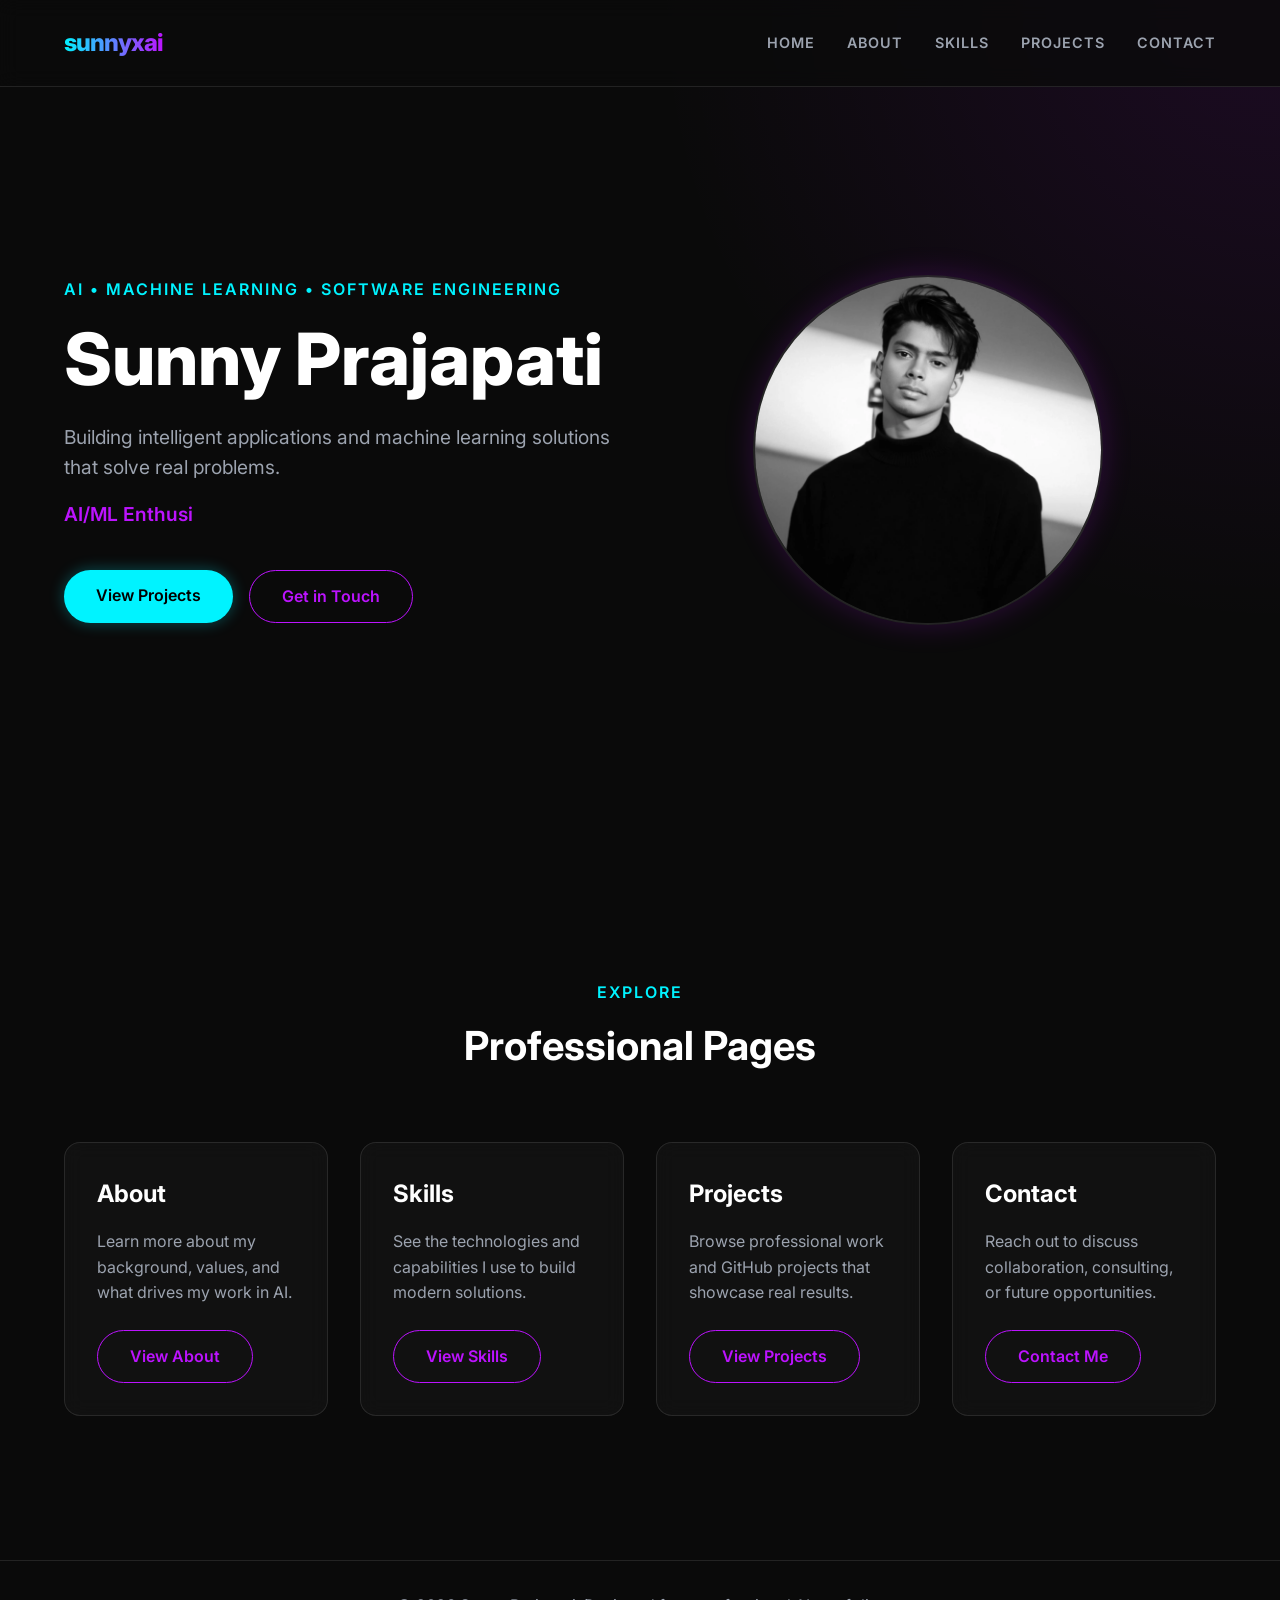
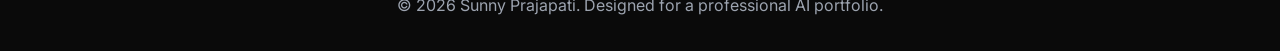
==== index.html @ 100609a6 "Add files via upload" ====
<!DOCTYPE html>
<html lang="en">
<head>
  <meta charset="UTF-8">
  <meta name="viewport" content="width=device-width, initial-scale=1.0">
  <title>Sunny Prajapati | AI Portfolio</title>
  <link rel="stylesheet" href="style.css">
</head>
<body>
  <header>
    <nav class="navbar">
      <div class="brand">sunnyxai</div>
      <ul class="nav-links">
        <li><a href="index.html">Home</a></li>
        <li><a href="about.html">About</a></li>
        <li><a href="skills.html">Skills</a></li>
        <li><a href="projects.html">Projects</a></li>
        <li><a href="contact.html">Contact</a></li>
      </ul>
    </nav>
  </header>

  <main>
    <section class="hero">
      <div class="hero-copy">
        <p class="eyebrow">AI • Machine Learning • Software Engineering</p>
        <h1>Sunny Prajapati</h1>
        <p class="hero-text">Building intelligent applications and machine learning solutions that solve real problems.</p>
        <p class="hero-tagline"><span id="typing"></span></p>
        <div class="hero-actions">
          <a class="button" href="projects.html">View Projects</a>
          <a class="button button-secondary" href="contact.html">Get in Touch</a>
        </div>
      </div>
      <div class="hero-visual">
        <img src="profile.jpg" alt="Sunny Prajapati" class="profile-img">
      </div>
    </section>

    <section class="section section-light">
      <div class="section-header">
        <span>Explore</span>
        <h2>Professional Pages</h2>
      </div>
      <div class="skill-grid">
        <div class="skill-card">
          <h3>About</h3>
          <p>Learn more about my background, values, and what drives my work in AI.</p>
          <a class="button button-secondary" href="about.html">View About</a>
        </div>
        <div class="skill-card">
          <h3>Skills</h3>
          <p>See the technologies and capabilities I use to build modern solutions.</p>
          <a class="button button-secondary" href="skills.html">View Skills</a>
        </div>
        <div class="skill-card">
          <h3>Projects</h3>
          <p>Browse professional work and GitHub projects that showcase real results.</p>
          <a class="button button-secondary" href="projects.html">View Projects</a>
        </div>
        <div class="skill-card">
          <h3>Contact</h3>
          <p>Reach out to discuss collaboration, consulting, or future opportunities.</p>
          <a class="button button-secondary" href="contact.html">Contact Me</a>
        </div>
      </div>
    </section>
  </main>

  <footer>
    <p>© 2026 Sunny Prajapati. Designed for a professional AI portfolio.</p>
  </footer>

  <script src="script.js"></script>
</body>
</html>
---- style.css ----
/* style.css */
@import url('https://fonts.googleapis.com/css2?family=Inter:wght@300;400;600;800&display=swap');

:root {
  --bg-dark: #0a0a0a;
  --text-main: #ffffff;
  --text-muted: #9ca3af;
  --neon-blue: #00f3ff;
  --neon-purple: #bc13fe;
  --glass-bg: rgba(255, 255, 255, 0.03);
  --glass-border: rgba(255, 255, 255, 0.1);
}

* {
  margin: 0;
  padding: 0;
  box-sizing: border-box;
  font-family: 'Inter', sans-serif;
}

body {
  background-color: var(--bg-dark);
  color: var(--text-main);
  line-height: 1.6;
  overflow-x: hidden;
}

/* --- Navbar --- */
.navbar {
  position: fixed;
  top: 0;
  width: 100%;
  display: flex;
  justify-content: space-between;
  align-items: center;
  padding: 1.5rem 5%;
  background: rgba(10, 10, 10, 0.8);
  backdrop-filter: blur(10px);
  border-bottom: 1px solid var(--glass-border);
  z-index: 1000;
}

.brand {
  font-size: 1.5rem;
  font-weight: 800;
  letter-spacing: -1px;
  background: linear-gradient(90deg, var(--neon-blue), var(--neon-purple));
  -webkit-background-clip: text;
  -webkit-text-fill-color: transparent;
}

.nav-links {
  list-style: none;
  display: flex;
  gap: 2rem;
}

.nav-links a {
  text-decoration: none;
  color: var(--text-muted);
  font-weight: 600;
  font-size: 0.9rem;
  text-transform: uppercase;
  letter-spacing: 1px;
  transition: color 0.3s ease;
}

.nav-links a:hover {
  color: var(--neon-blue);
}

/* --- Hero Section --- */
.hero {
  min-height: 100vh;
  display: flex;
  align-items: center;
  justify-content: space-between;
  padding: 0 5%;
  background: radial-gradient(circle at top right, rgba(188, 19, 254, 0.1), transparent 40%);
}

.hero-copy {
  flex: 1;
  max-width: 600px;
}

.eyebrow {
  color: var(--neon-blue);
  font-weight: 600;
  text-transform: uppercase;
  letter-spacing: 2px;
  margin-bottom: 1rem;
}

.hero h1 {
  font-size: 4.5rem;
  font-weight: 800;
  line-height: 1.1;
  margin-bottom: 1.5rem;
}

.hero-text {
  color: var(--text-muted);
  font-size: 1.2rem;
  margin-bottom: 1rem;
}

.hero-tagline {
  font-size: 1.2rem;
  font-weight: 600;
  color: var(--neon-purple);
  margin-bottom: 2.5rem;
  min-height: 30px; /* Prevents layout shift during typing */
}

.hero-actions {
  display: flex;
  gap: 1rem;
}

.button {
  display: inline-block;
  padding: 0.8rem 2rem;
  border-radius: 50px;
  text-decoration: none;
  font-weight: 600;
  transition: all 0.3s ease;
}

.button:not(.button-secondary) {
  background-color: var(--neon-blue);
  color: #000;
  box-shadow: 0 0 15px rgba(0, 243, 255, 0.3);
}

.button:not(.button-secondary):hover {
  box-shadow: 0 0 25px rgba(0, 243, 255, 0.6);
  transform: translateY(-2px);
}

.button-secondary {
  border: 1px solid var(--neon-purple);
  color: var(--neon-purple);
  background: transparent;
}

.button-secondary:hover {
  background: var(--neon-purple);
  color: #fff;
  transform: translateY(-2px);
}

.hero-visual {
  flex: 1;
  display: flex;
  justify-content: center;
}

.profile-img {
  width: 350px;
  height: 350px;
  border-radius: 50%;
  object-fit: cover;
  border: 2px solid var(--glass-border);
  box-shadow: 0 0 30px rgba(188, 19, 254, 0.2);
}

/* --- Sections --- */
.section {
  padding: 5rem 5%;
}

.section-header {
  text-align: center;
  margin-bottom: 4rem;
}

.section-header span {
  color: var(--neon-blue);
  font-weight: 600;
  text-transform: uppercase;
  letter-spacing: 2px;
}

.section-header h2 {
  font-size: 2.5rem;
  margin-top: 0.5rem;
}

/* --- Grid & Cards --- */
.skill-grid {
  display: grid;
  grid-template-columns: repeat(auto-fit, minmax(250px, 1fr));
  gap: 2rem;
}

.skill-card {
  background: var(--glass-bg);
  border: 1px solid var(--glass-border);
  border-radius: 16px;
  padding: 2rem;
  backdrop-filter: blur(10px);
  transition: all 0.4s ease;
  display: flex;
  flex-direction: column;
  align-items: flex-start;
}

.skill-card:hover {
  transform: translateY(-10px);
  border-color: var(--neon-blue);
  box-shadow: 0 10px 30px rgba(0, 243, 255, 0.1);
}

.skill-card h3 {
  font-size: 1.5rem;
  margin-bottom: 1rem;
  color: #fff;
}

.skill-card p {
  color: var(--text-muted);
  margin-bottom: 1.5rem;
  flex-grow: 1;
}

/* --- Footer --- */
footer {
  text-align: center;
  padding: 2rem;
  color: var(--text-muted);
  border-top: 1px solid var(--glass-border);
  margin-top: 4rem;
}

/* --- Responsive --- */
@media (max-width: 768px) {
  .hero {
    flex-direction: column;
    text-align: center;
    padding-top: 8rem;
  }
  
  .hero h1 {
    font-size: 3rem;
  }
  
  .hero-actions {
    justify-content: center;
  }
  
  .hero-visual {
    margin-top: 3rem;
  }
  
  .profile-img {
    width: 250px;
    height: 250px;
  }
  
  .nav-links {
    display: none; /* Add a hamburger menu later for mobile */
  }
}
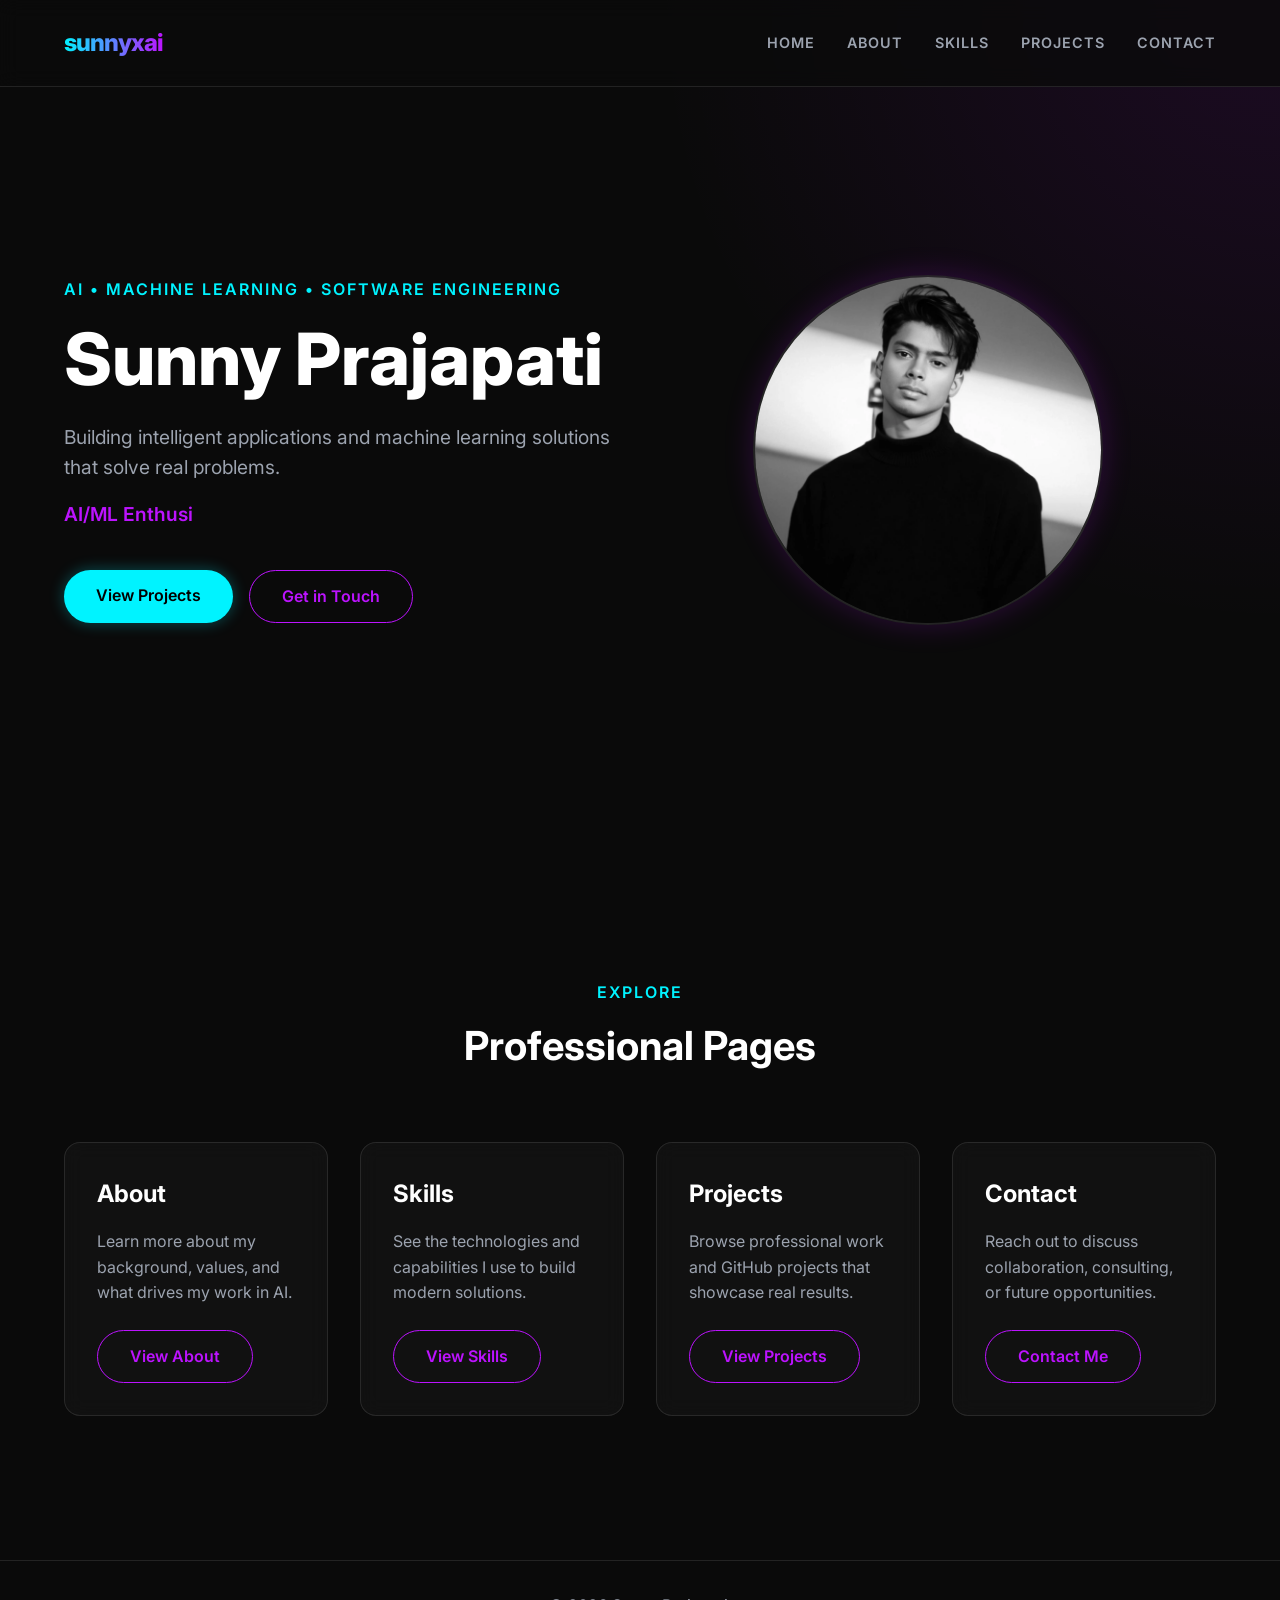
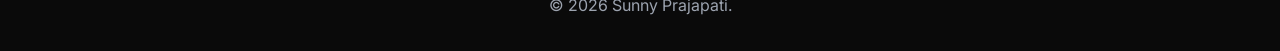
==== commit 3daf7a02: "Update index.html" ====
--- a/index.html
+++ b/index.html
@@ -68,7 +68,7 @@
   </main>
 
   <footer>
-    <p>© 2026 Sunny Prajapati. Designed for a professional AI portfolio.</p>
+    <p>© 2026 Sunny Prajapati. </p>
   </footer>
 
   <script src="script.js"></script>
--- a/style.css
+++ b/style.css
@@ -261,4 +261,128 @@
   .nav-links {
     display: none; /* Add a hamburger menu later for mobile */
   }
-}+}
+/* ================= CONTACT PAGE ================= */
+
+.contact-grid {
+  display: flex;
+  gap: 1.5rem;
+  margin: 2rem 0;
+  flex-wrap: wrap;
+}
+
+.contact-card {
+  flex: 1;
+  min-width: 220px;
+  padding: 1.5rem;
+  border-radius: 14px;
+  text-decoration: none;
+  color: var(--text-main);
+  background: var(--glass-bg);
+  border: 1px solid var(--glass-border);
+  backdrop-filter: blur(10px);
+  transition: 0.3s;
+}
+
+.contact-card:hover {
+  transform: translateY(-5px);
+  border-color: var(--neon-purple);
+  box-shadow: 0 0 20px rgba(188, 19, 254, 0.2);
+}
+
+/* ================= CONTACT FORM ================= */
+
+.contact-form {
+  margin-top: 2rem;
+  display: flex;
+  flex-direction: column;
+  gap: 1rem;
+}
+
+.contact-form input,
+.contact-form textarea {
+  padding: 0.9rem 1rem;
+  border-radius: 10px;
+  border: 1px solid var(--glass-border);
+  background: rgba(255,255,255,0.02);
+  color: white;
+  outline: none;
+  transition: 0.3s;
+}
+
+.contact-form input:focus,
+.contact-form textarea:focus {
+  border-color: var(--neon-blue);
+  box-shadow: 0 0 10px rgba(0,243,255,0.2);
+}
+
+.contact-form button {
+  padding: 0.9rem;
+  border-radius: 50px;
+  border: none;
+  background: var(--neon-blue);
+  color: black;
+  font-weight: 600;
+  cursor: pointer;
+  transition: 0.3s;
+}
+
+.contact-form button:hover {
+  box-shadow: 0 0 20px rgba(0,243,255,0.5);
+  transform: translateY(-2px);
+}
+
+/* ================= PROJECT CARDS ================= */
+
+.project-card {
+  background: var(--glass-bg);
+  border: 1px solid var(--glass-border);
+  border-radius: 16px;
+  padding: 1.5rem;
+  transition: 0.4s;
+}
+
+.project-card:hover {
+  transform: translateY(-10px) scale(1.02);
+  border-color: var(--neon-blue);
+  box-shadow: 0 10px 30px rgba(0,243,255,0.2);
+}
+
+.project-card h3 {
+  margin-bottom: 0.5rem;
+}
+
+.project-card p {
+  color: var(--text-muted);
+  margin-bottom: 1rem;
+}
+
+.project-card a {
+  color: var(--neon-blue);
+  text-decoration: none;
+  font-weight: 600;
+}
+
+/* ================= ANIMATIONS ================= */
+
+.fade-in {
+  animation: fadeIn 1s ease forwards;
+  opacity: 0;
+}
+
+@keyframes fadeIn {
+  to {
+    opacity: 1;
+  }
+}
+
+/* ================= SCROLLBAR ================= */
+
+::-webkit-scrollbar {
+  width: 8px;
+}
+
+::-webkit-scrollbar-thumb {
+  background: linear-gradient(var(--neon-blue), var(--neon-purple));
+  border-radius: 10px;
+}
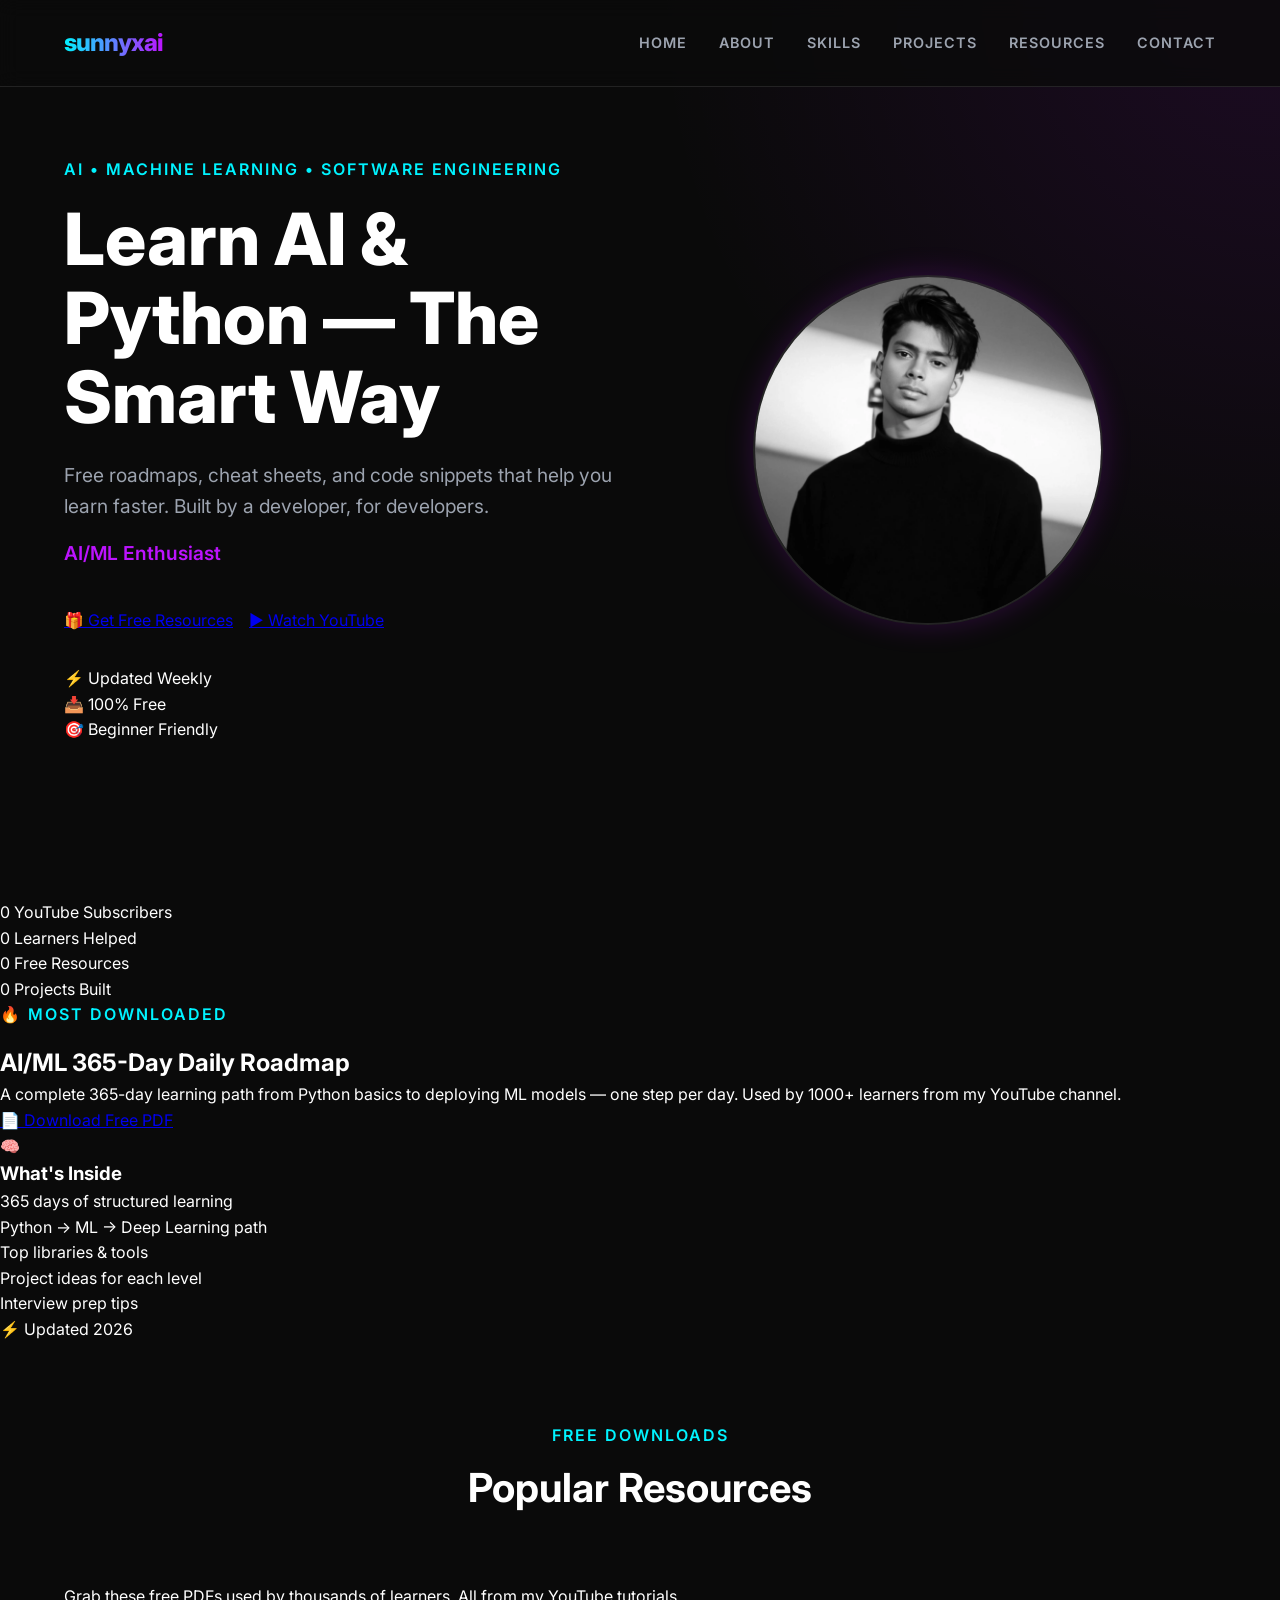
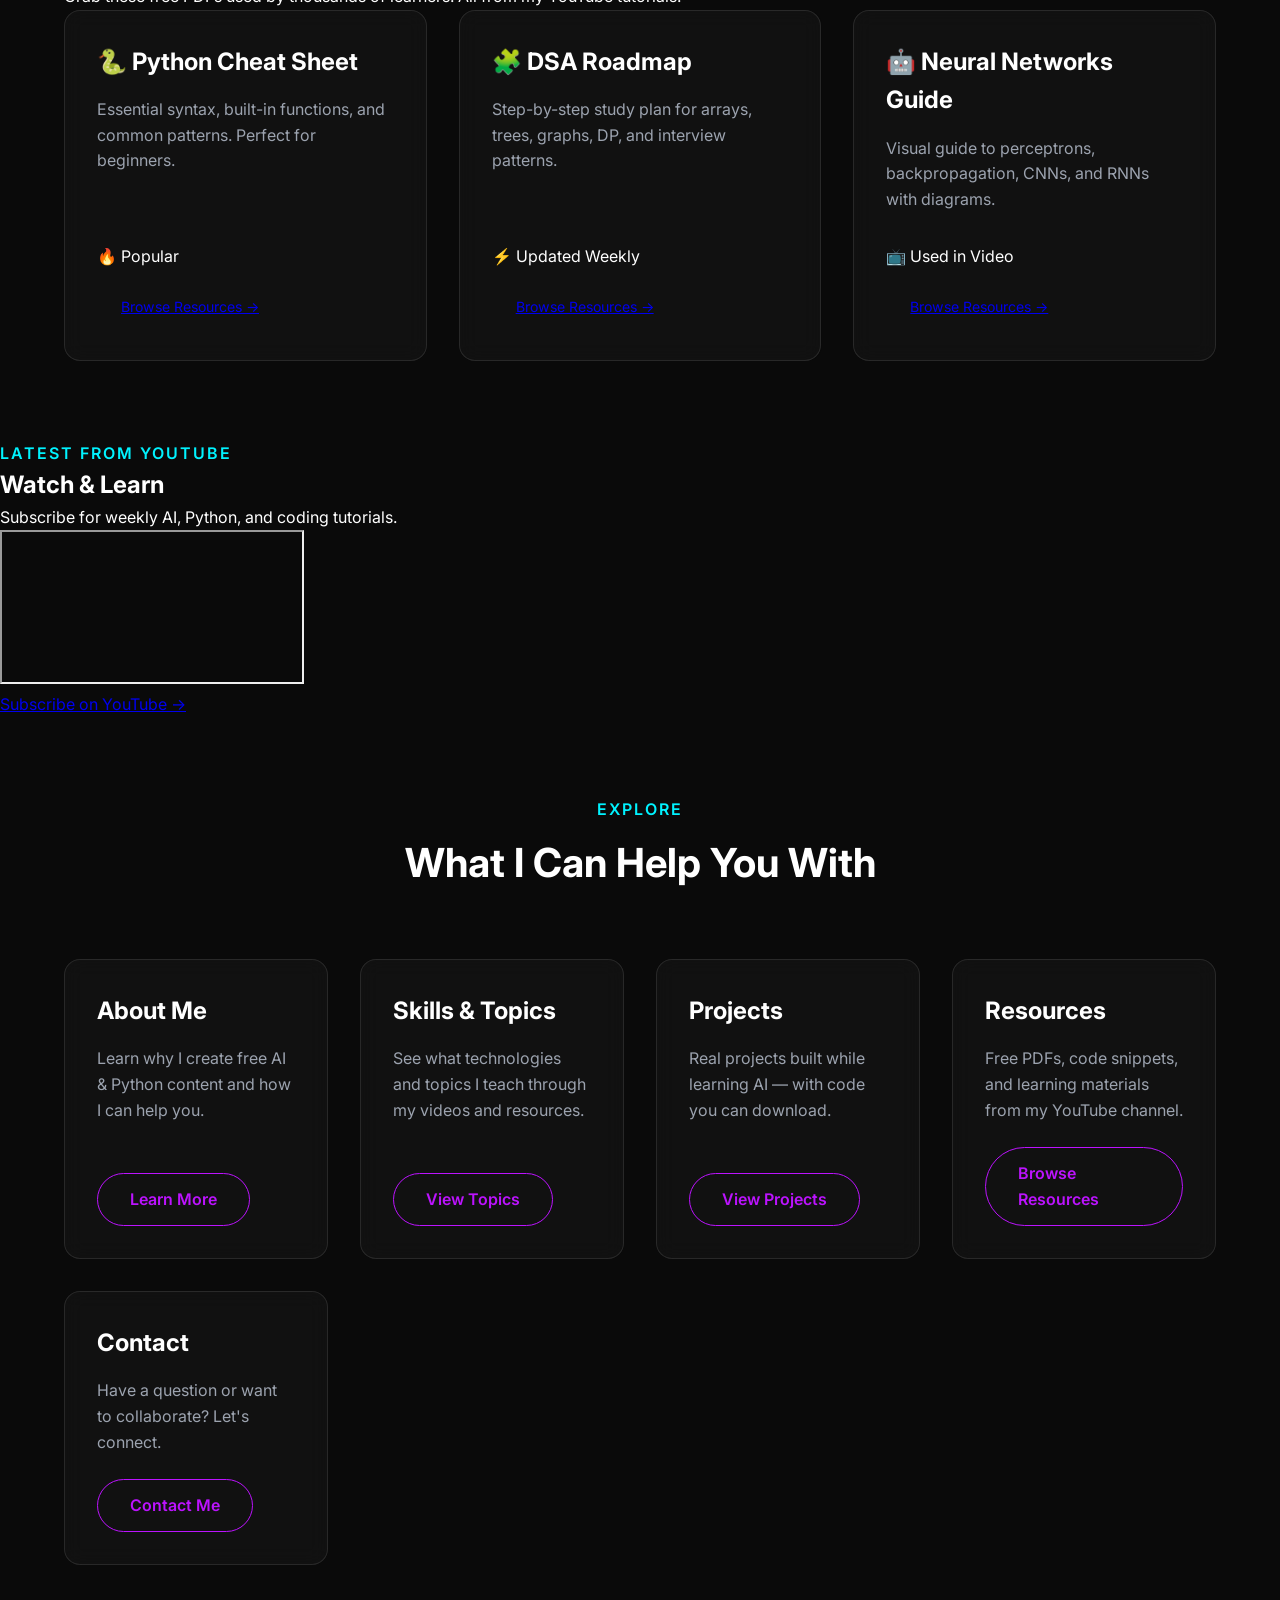
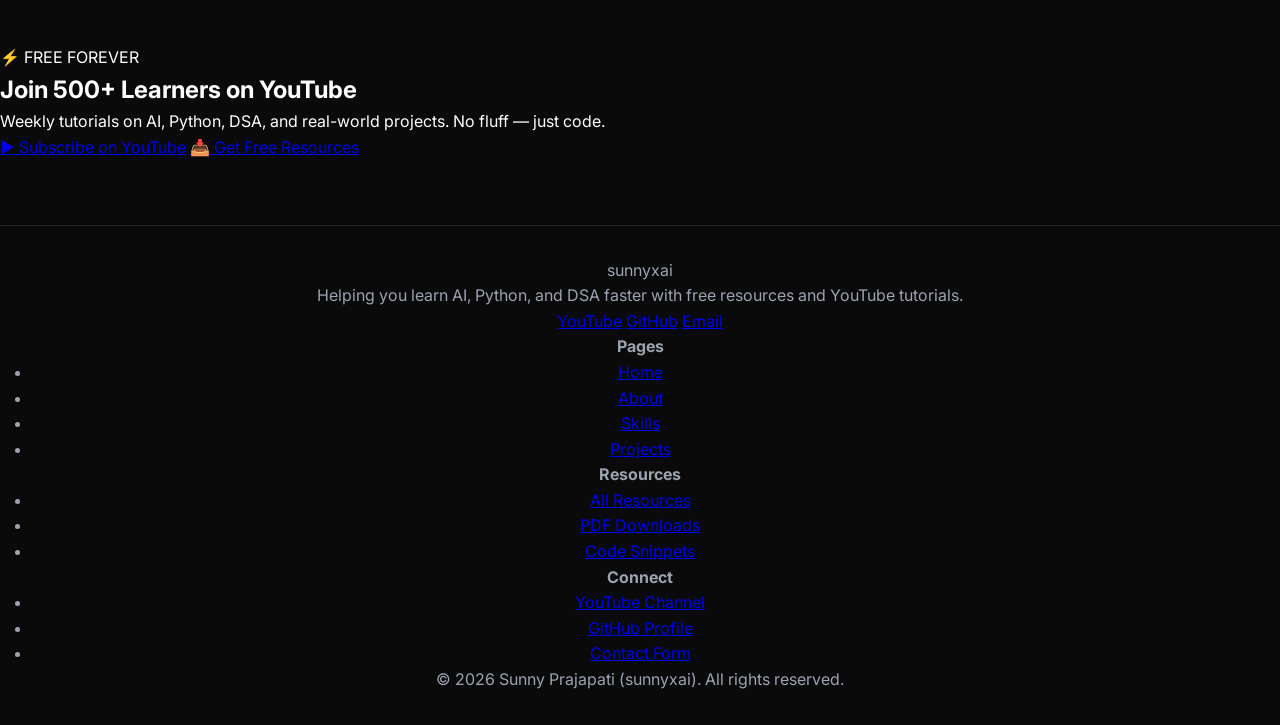
==== commit f6f37062: "Update index.html" ====
--- a/index.html
+++ b/index.html
@@ -3,72 +3,243 @@
 <head>
   <meta charset="UTF-8">
   <meta name="viewport" content="width=device-width, initial-scale=1.0">
-  <title>Sunny Prajapati | AI Portfolio</title>
+
+  <!-- SEO Meta Tags -->
+  <title>sunnyxai — Learn AI, Python & DSA Faster | Free Resources</title>
+  <meta name="description" content="Free AI/ML roadmaps, Python cheat sheets, DSA guides, and code snippets. Learn faster with curated resources from sunnyxai's YouTube channel.">
+  <meta name="keywords" content="learn AI, Python tutorial, DSA roadmap, machine learning, sunnyxai, free coding resources, YouTube coding">
+  <meta name="author" content="Sunny Prajapati">
+
+  <!-- Open Graph -->
+  <meta property="og:title" content="sunnyxai — Learn AI, Python & DSA Faster">
+  <meta property="og:description" content="Free resources, code snippets, and learning paths for AI, Python & DSA.">
+  <meta property="og:type" content="website">
+
   <link rel="stylesheet" href="style.css">
 </head>
 <body>
+
+  <!-- ================= NAVBAR ================= -->
   <header>
     <nav class="navbar">
       <div class="brand">sunnyxai</div>
       <ul class="nav-links">
-        <li><a href="index.html">Home</a></li>
+        <li><a href="index.html" class="active">Home</a></li>
         <li><a href="about.html">About</a></li>
         <li><a href="skills.html">Skills</a></li>
         <li><a href="projects.html">Projects</a></li>
+        <li><a href="resources.html">Resources</a></li>
         <li><a href="contact.html">Contact</a></li>
       </ul>
     </nav>
   </header>
 
   <main>
+
+    <!-- ================= CONVERSION HERO ================= -->
     <section class="hero">
       <div class="hero-copy">
         <p class="eyebrow">AI • Machine Learning • Software Engineering</p>
-        <h1>Sunny Prajapati</h1>
-        <p class="hero-text">Building intelligent applications and machine learning solutions that solve real problems.</p>
+        <h1>Learn AI & Python — The Smart Way</h1>
+        <p class="hero-text">Free roadmaps, cheat sheets, and code snippets that help you learn faster. Built by a developer, for developers.</p>
         <p class="hero-tagline"><span id="typing"></span></p>
         <div class="hero-actions">
-          <a class="button" href="projects.html">View Projects</a>
-          <a class="button button-secondary" href="contact.html">Get in Touch</a>
+          <a class="btn-primary" href="resources.html">🎁 Get Free Resources</a>
+          <a class="btn-secondary" href="https://www.youtube.com/@sunnyxaii" target="_blank">▶ Watch YouTube</a>
+        </div>
+        <div class="trust-badges" style="margin-top: 2rem;">
+          <div class="trust-badge"><span>⚡</span> <span>Updated Weekly</span></div>
+          <div class="trust-badge"><span>📥</span> <span>100% Free</span></div>
+          <div class="trust-badge"><span>🎯</span> <span>Beginner Friendly</span></div>
         </div>
       </div>
       <div class="hero-visual">
-        <img src="profile.jpg" alt="Sunny Prajapati" class="profile-img">
-      </div>
-    </section>
-
-    <section class="section section-light">
+        <img src="profile.jpg" alt="Sunny Prajapati — AI & Python educator" class="profile-img">
+      </div>
+    </section>
+
+    <!-- ================= SOCIAL PROOF STATS ================= -->
+    <section class="stats-bar reveal">
+      <div class="stat-item">
+        <span class="stat-number" data-target="500">0</span>
+        <span class="stat-label">YouTube Subscribers</span>
+      </div>
+      <div class="stat-item">
+        <span class="stat-number" data-target="1000">0</span>
+        <span class="stat-label">Learners Helped</span>
+      </div>
+      <div class="stat-item">
+        <span class="stat-number" data-target="50">0</span>
+        <span class="stat-label">Free Resources</span>
+      </div>
+      <div class="stat-item">
+        <span class="stat-number" data-target="10">0</span>
+        <span class="stat-label">Projects Built</span>
+      </div>
+    </section>
+
+    <!-- ================= LEAD MAGNET ================= -->
+    <section class="lead-magnet reveal">
+      <div class="lead-magnet-copy">
+        <p class="eyebrow">🔥 Most Downloaded</p>
+        <h2>AI/ML 365-Day Daily Roadmap</h2>
+        <p>A complete 365-day learning path from Python basics to deploying ML models — one step per day. Used by 1000+ learners from my YouTube channel.</p>
+        <a class="btn-primary" href="resources/AI_ML_365Day_Daily_Roadmap.pdf" download>📄 Download Free PDF</a>
+      </div>
+      <div class="lead-magnet-visual">
+        <div class="lead-magnet-card card-hover">
+          <span class="card-icon">🧠</span>
+          <h3>What's Inside</h3>
+          <ul class="lead-magnet-checklist">
+            <li>365 days of structured learning</li>
+            <li>Python → ML → Deep Learning path</li>
+            <li>Top libraries & tools</li>
+            <li>Project ideas for each level</li>
+            <li>Interview prep tips</li>
+          </ul>
+          <div class="trust-badges">
+            <div class="trust-badge"><span>⚡</span> <span>Updated 2026</span></div>
+          </div>
+        </div>
+      </div>
+    </section>
+
+    <!-- ================= FEATURED RESOURCES ================= -->
+    <section class="section reveal">
+      <div class="section-header">
+        <span>Free Downloads</span>
+        <h2>Popular Resources</h2>
+      </div>
+      <p class="section-description">Grab these free PDFs used by thousands of learners. All from my YouTube tutorials.</p>
+      <div class="skill-grid">
+        <div class="skill-card card-hover">
+          <h3>🐍 Python Cheat Sheet</h3>
+          <p>Essential syntax, built-in functions, and common patterns. Perfect for beginners.</p>
+          <div class="trust-badges" style="justify-content: flex-start; margin-top: 0.5rem; margin-bottom: 1rem;">
+            <div class="trust-badge"><span>🔥</span> <span>Popular</span></div>
+          </div>
+          <a class="btn-primary" href="resources.html" style="font-size: 0.88rem; padding: 0.6rem 1.5rem;">Browse Resources →</a>
+        </div>
+        <div class="skill-card card-hover">
+          <h3>🧩 DSA Roadmap</h3>
+          <p>Step-by-step study plan for arrays, trees, graphs, DP, and interview patterns.</p>
+          <div class="trust-badges" style="justify-content: flex-start; margin-top: 0.5rem; margin-bottom: 1rem;">
+            <div class="trust-badge"><span>⚡</span> <span>Updated Weekly</span></div>
+          </div>
+          <a class="btn-primary" href="resources.html" style="font-size: 0.88rem; padding: 0.6rem 1.5rem;">Browse Resources →</a>
+        </div>
+        <div class="skill-card card-hover">
+          <h3>🤖 Neural Networks Guide</h3>
+          <p>Visual guide to perceptrons, backpropagation, CNNs, and RNNs with diagrams.</p>
+          <div class="trust-badges" style="justify-content: flex-start; margin-top: 0.5rem; margin-bottom: 1rem;">
+            <div class="trust-badge"><span>📺</span> <span>Used in Video</span></div>
+          </div>
+          <a class="btn-primary" href="resources.html" style="font-size: 0.88rem; padding: 0.6rem 1.5rem;">Browse Resources →</a>
+        </div>
+      </div>
+    </section>
+
+    <!-- ================= YOUTUBE EMBED ================= -->
+    <section class="youtube-section reveal">
+      <span class="eyebrow">Latest from YouTube</span>
+      <h2>Watch & Learn</h2>
+      <p>Subscribe for weekly AI, Python, and coding tutorials.</p>
+      <div class="youtube-embed-wrapper">
+        <!-- Channel embed — automatically shows latest content from @sunnyxai -->
+        <iframe src="https://www.youtube.com/embed/CO_1Qnsu7-0" title="sunnyxai — Latest YouTube Video" allow="accelerometer; autoplay; clipboard-write; encrypted-media; gyroscope; picture-in-picture" allowfullscreen loading="lazy"></iframe>
+      </div>
+      <a class="btn-secondary" href="https://www.youtube.com/@sunnyxaii" target="_blank">Subscribe on YouTube →</a>
+    </section>
+
+    <!-- ================= EXPLORE PAGES ================= -->
+    <section class="section section-light reveal">
       <div class="section-header">
         <span>Explore</span>
-        <h2>Professional Pages</h2>
+        <h2>What I Can Help You With</h2>
       </div>
       <div class="skill-grid">
-        <div class="skill-card">
-          <h3>About</h3>
-          <p>Learn more about my background, values, and what drives my work in AI.</p>
-          <a class="button button-secondary" href="about.html">View About</a>
-        </div>
-        <div class="skill-card">
-          <h3>Skills</h3>
-          <p>See the technologies and capabilities I use to build modern solutions.</p>
-          <a class="button button-secondary" href="skills.html">View Skills</a>
-        </div>
-        <div class="skill-card">
+        <div class="skill-card card-hover">
+          <h3>About Me</h3>
+          <p>Learn why I create free AI & Python content and how I can help you.</p>
+          <a class="button button-secondary" href="about.html">Learn More</a>
+        </div>
+        <div class="skill-card card-hover">
+          <h3>Skills & Topics</h3>
+          <p>See what technologies and topics I teach through my videos and resources.</p>
+          <a class="button button-secondary" href="skills.html">View Topics</a>
+        </div>
+        <div class="skill-card card-hover">
           <h3>Projects</h3>
-          <p>Browse professional work and GitHub projects that showcase real results.</p>
+          <p>Real projects built while learning AI — with code you can download.</p>
           <a class="button button-secondary" href="projects.html">View Projects</a>
         </div>
-        <div class="skill-card">
+        <div class="skill-card card-hover">
+          <h3>Resources</h3>
+          <p>Free PDFs, code snippets, and learning materials from my YouTube channel.</p>
+          <a class="button button-secondary" href="resources.html">Browse Resources</a>
+        </div>
+        <div class="skill-card card-hover">
           <h3>Contact</h3>
-          <p>Reach out to discuss collaboration, consulting, or future opportunities.</p>
+          <p>Have a question or want to collaborate? Let's connect.</p>
           <a class="button button-secondary" href="contact.html">Contact Me</a>
         </div>
       </div>
     </section>
+
   </main>
 
-  <footer>
-    <p>© 2026 Sunny Prajapati. </p>
+  <!-- ================= CTA BANNER ================= -->
+  <section class="cta-section">
+    <span class="cta-badge">⚡ FREE FOREVER</span>
+    <h2>Join 500+ Learners on YouTube</h2>
+    <p>Weekly tutorials on AI, Python, DSA, and real-world projects. No fluff — just code.</p>
+    <div class="cta-buttons">
+      <a class="btn-primary" href="https://www.youtube.com/@sunnyxaii" target="_blank">▶ Subscribe on YouTube</a>
+      <a class="btn-secondary" href="resources.html">📥 Get Free Resources</a>
+    </div>
+  </section>
+
+  <!-- ================= RICH FOOTER ================= -->
+  <footer class="rich-footer">
+    <div class="footer-grid">
+      <div class="footer-col">
+        <div class="footer-brand">sunnyxai</div>
+        <p>Helping you learn AI, Python, and DSA faster with free resources and YouTube tutorials.</p>
+        <div class="footer-social">
+          <a href="https://www.youtube.com/@sunnyxaii" target="_blank">YouTube</a>
+          <a href="https://github.com/sunnyxai" target="_blank">GitHub</a>
+          <a href="mailto:24amtics387@gmail.com">Email</a>
+        </div>
+      </div>
+      <div class="footer-col">
+        <h4>Pages</h4>
+        <ul>
+          <li><a href="index.html">Home</a></li>
+          <li><a href="about.html">About</a></li>
+          <li><a href="skills.html">Skills</a></li>
+          <li><a href="projects.html">Projects</a></li>
+        </ul>
+      </div>
+      <div class="footer-col">
+        <h4>Resources</h4>
+        <ul>
+          <li><a href="resources.html">All Resources</a></li>
+          <li><a href="resources.html#resource-grid">PDF Downloads</a></li>
+          <li><a href="resources.html">Code Snippets</a></li>
+        </ul>
+      </div>
+      <div class="footer-col">
+        <h4>Connect</h4>
+        <ul>
+          <li><a href="https://www.youtube.com/@sunnyxaii" target="_blank">YouTube Channel</a></li>
+          <li><a href="https://github.com/sunnyxai" target="_blank">GitHub Profile</a></li>
+          <li><a href="contact.html">Contact Form</a></li>
+        </ul>
+      </div>
+    </div>
+    <div class="footer-bottom">
+      <p>&copy; 2026 Sunny Prajapati (sunnyxai). All rights reserved.</p>
+    </div>
   </footer>
 
   <script src="script.js"></script>
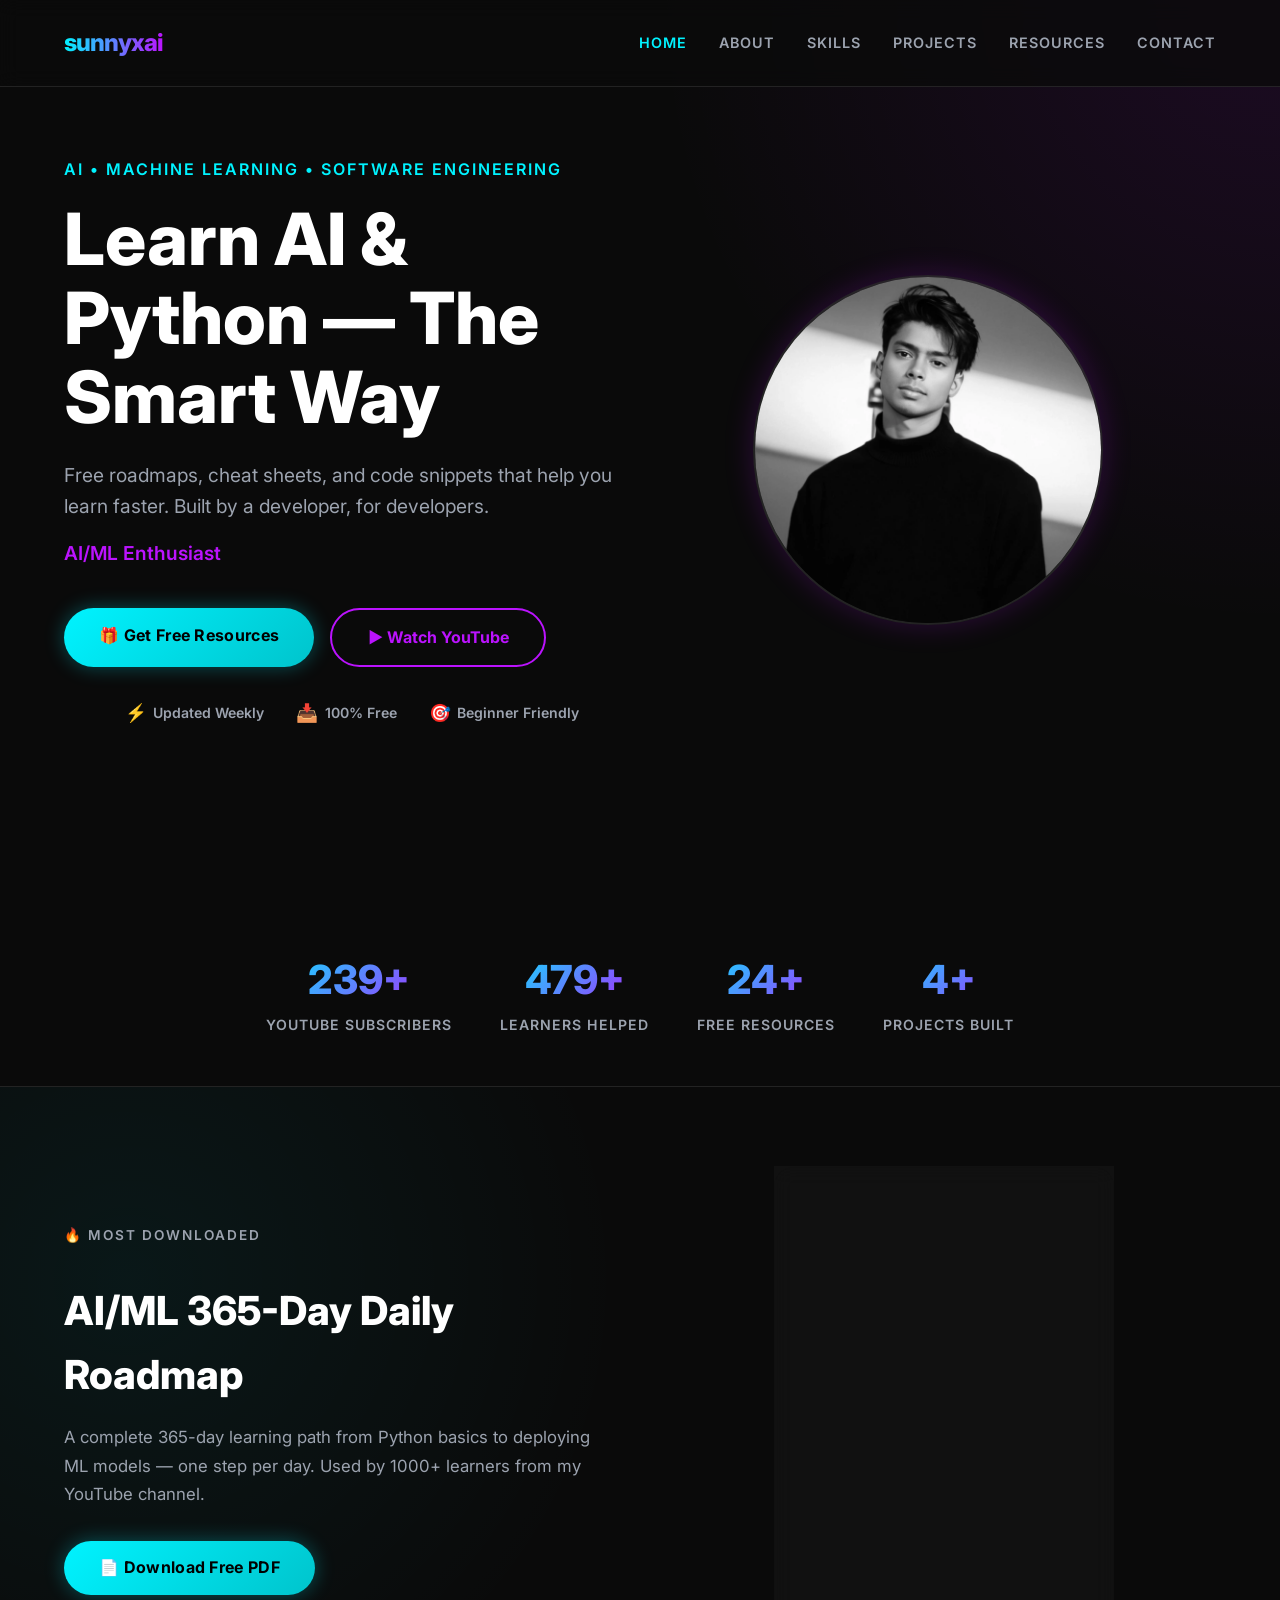
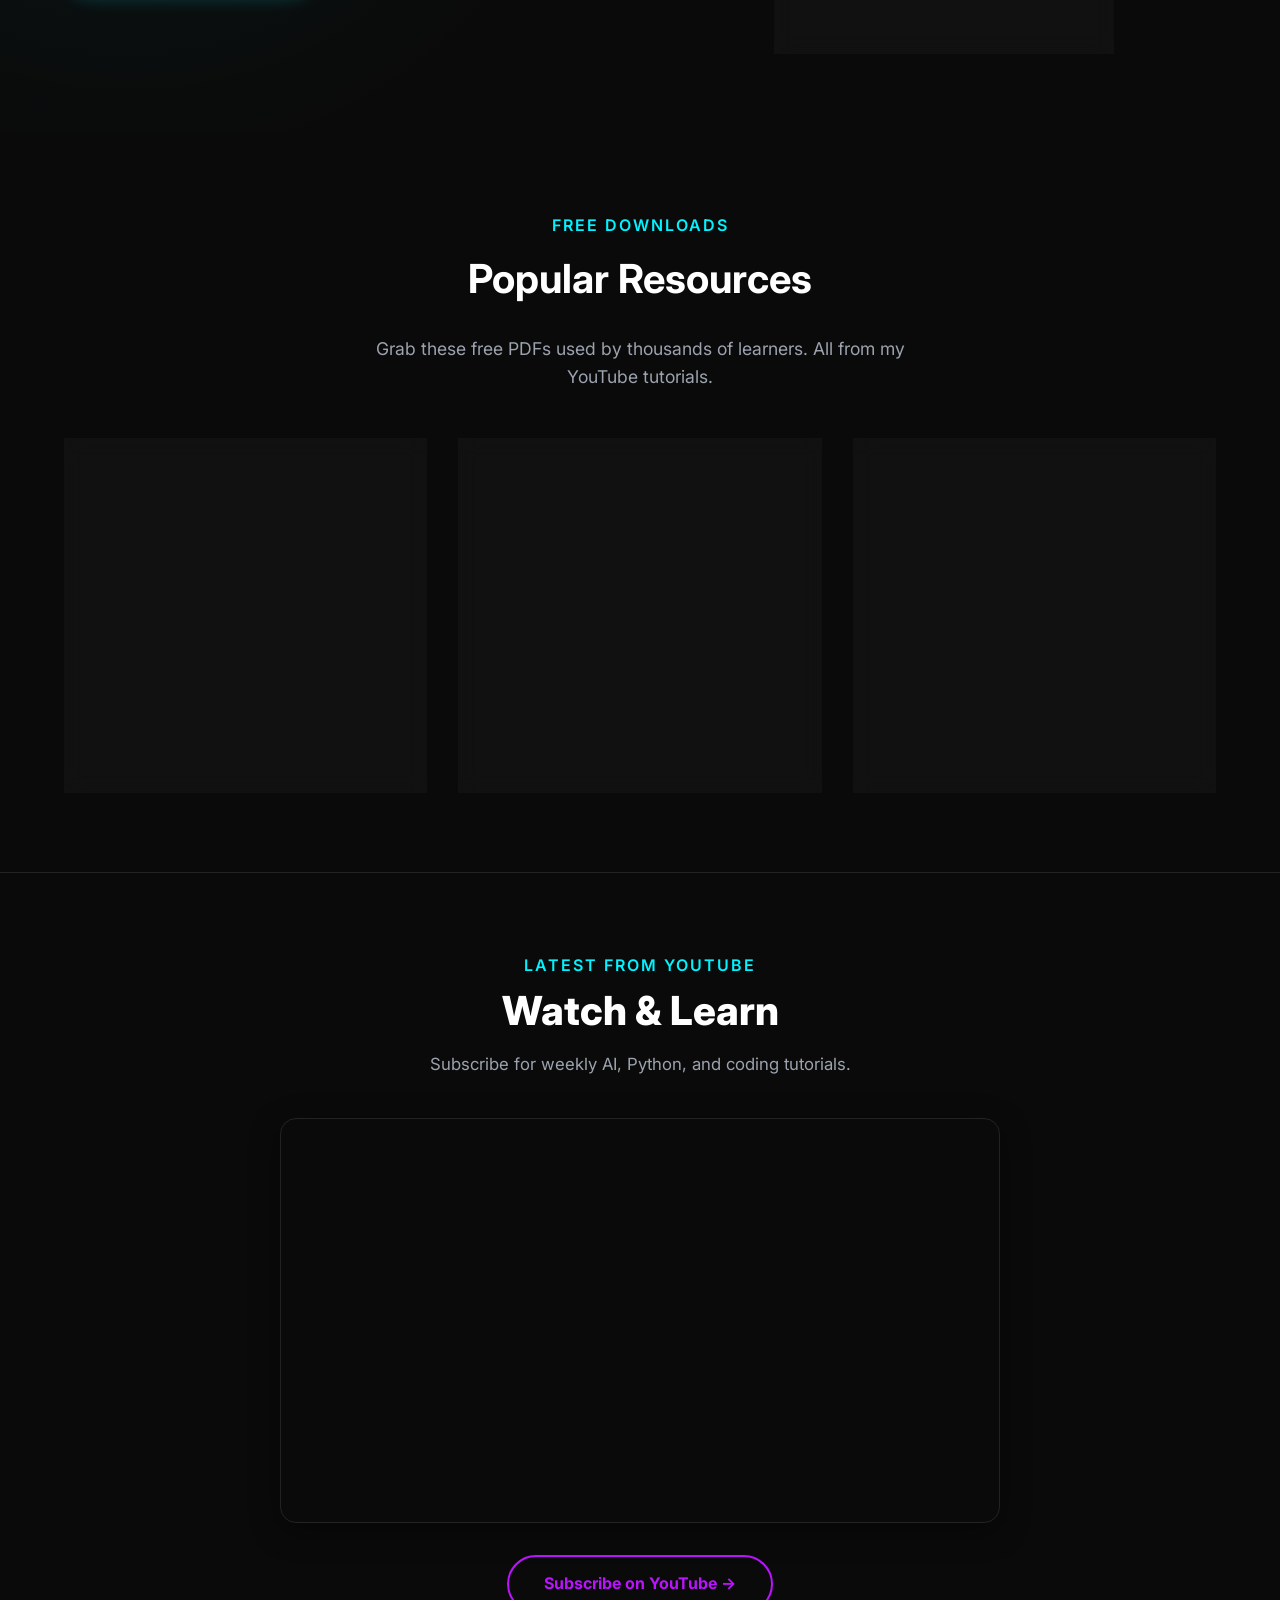
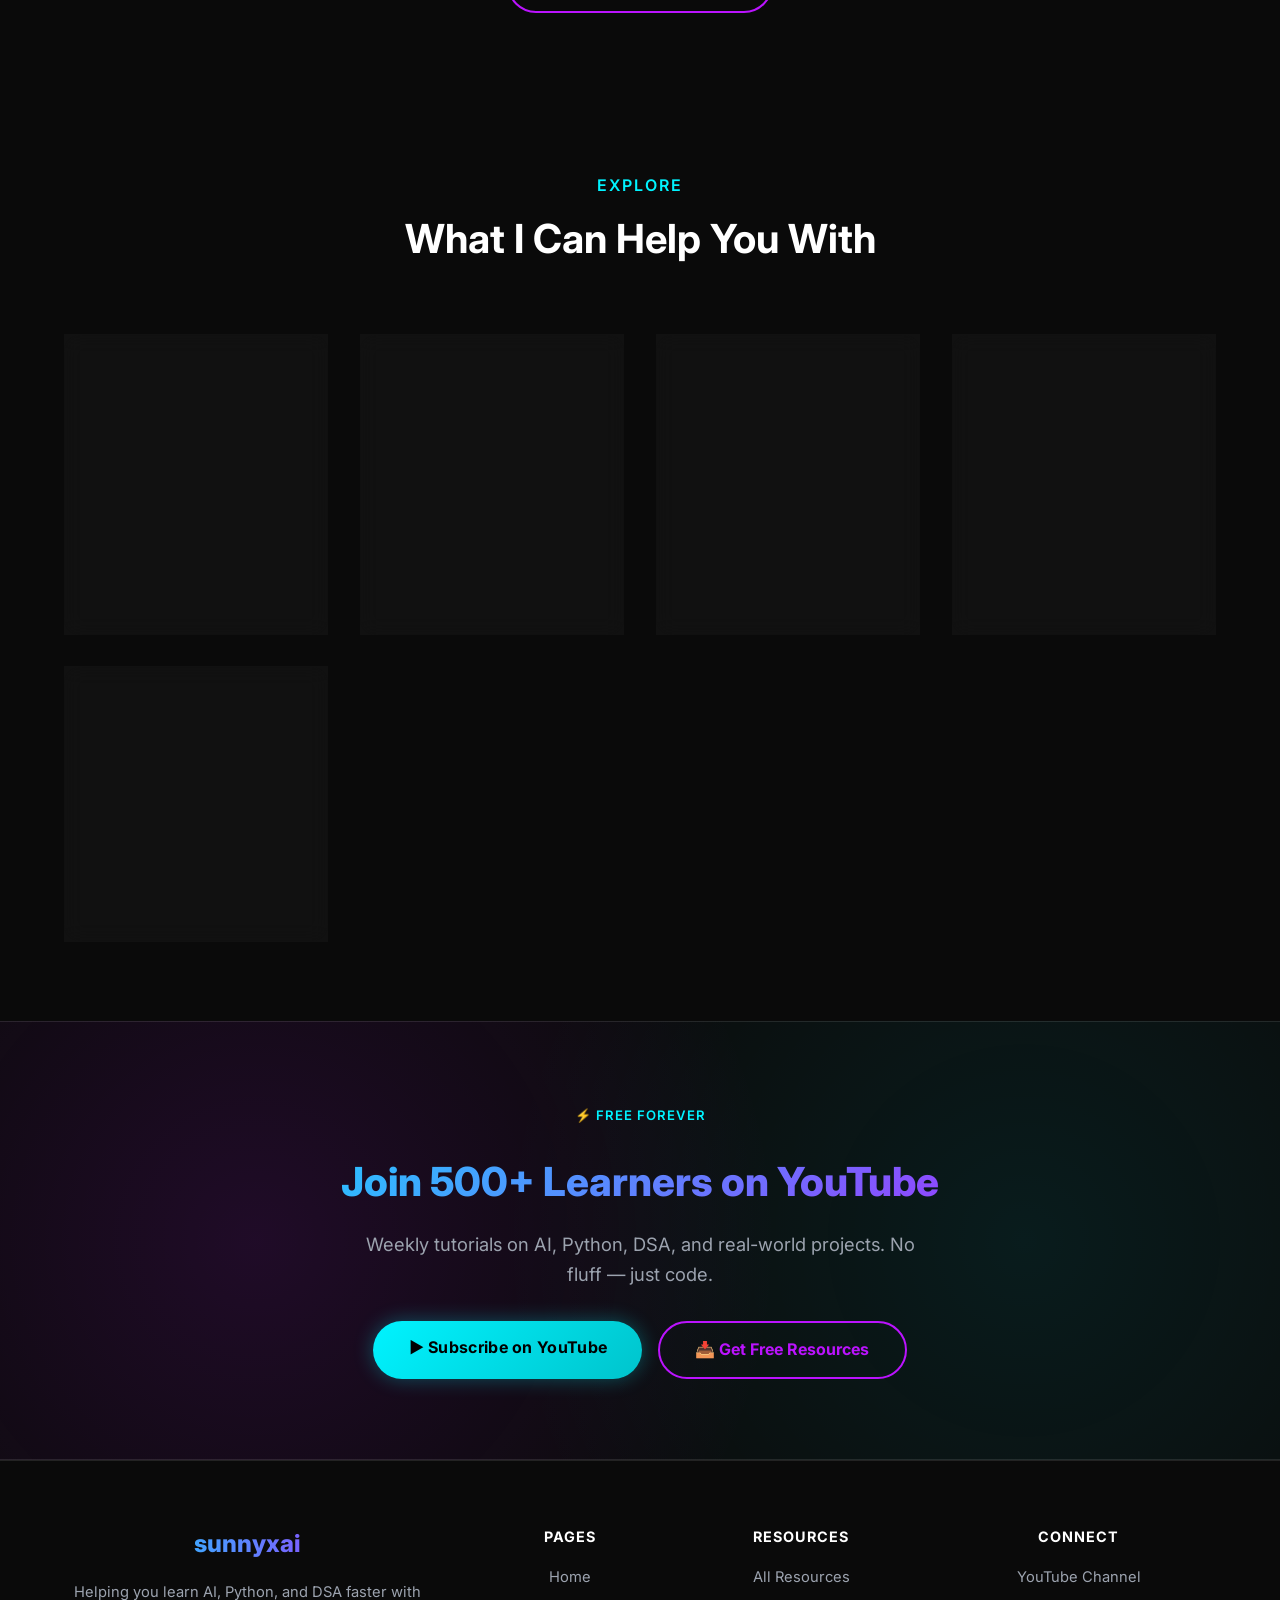
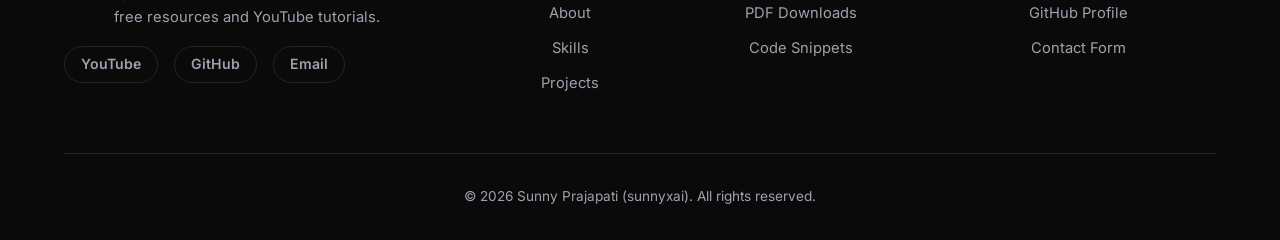
==== commit b19dba09: "Update index.html" ====
--- a/index.html
+++ b/index.html
@@ -146,7 +146,7 @@
       <p>Subscribe for weekly AI, Python, and coding tutorials.</p>
       <div class="youtube-embed-wrapper">
         <!-- Channel embed — automatically shows latest content from @sunnyxai -->
-        <iframe src="https://www.youtube.com/embed/CO_1Qnsu7-0" title="sunnyxai — Latest YouTube Video" allow="accelerometer; autoplay; clipboard-write; encrypted-media; gyroscope; picture-in-picture" allowfullscreen loading="lazy"></iframe>
+        <iframe src="https://www./embed/CO_1Qnsu7-0" title="sunnyxai — Latest YouTube Video" allow="accelerometer; autoplay; clipboard-write; encrypted-media; gyroscope; picture-in-picture" allowfullscreen loading="lazy"></iframe>
       </div>
       <a class="btn-secondary" href="https://www.youtube.com/@sunnyxaii" target="_blank">Subscribe on YouTube →</a>
     </section>
--- a/style.css
+++ b/style.css
@@ -6,7 +6,7 @@
   --text-main: #ffffff;
   --text-muted: #9ca3af;
   --neon-blue: #00f3ff;
-  --neon-purple: #bc13fe;
+  --neon-purple: #bb13fe;
   --glass-bg: rgba(255, 255, 255, 0.03);
   --glass-border: rgba(255, 255, 255, 0.1);
 }
@@ -23,6 +23,7 @@
   color: var(--text-main);
   line-height: 1.6;
   overflow-x: hidden;
+  padding-top: 5rem; /* Clear the fixed navbar */
 }
 
 /* --- Navbar --- */
@@ -76,6 +77,7 @@
   align-items: center;
   justify-content: space-between;
   padding: 0 5%;
+  margin-top: -5rem; /* Negate body padding for full-bleed hero */
   background: radial-gradient(circle at top right, rgba(188, 19, 254, 0.1), transparent 40%);
 }
 
@@ -386,3 +388,794 @@
   background: linear-gradient(var(--neon-blue), var(--neon-purple));
   border-radius: 10px;
 }
+
+/* ================= RESOURCES PAGE ================= */
+
+/* --- Resources Hero --- */
+.resources-hero {
+  min-height: 50vh;
+  display: flex;
+  align-items: center;
+  justify-content: center;
+  text-align: center;
+  padding: 8rem 5% 3rem;
+  background:
+    radial-gradient(circle at 30% 20%, rgba(0, 243, 255, 0.08), transparent 50%),
+    radial-gradient(circle at 70% 80%, rgba(188, 19, 254, 0.08), transparent 50%);
+}
+
+.resources-hero-content {
+  max-width: 700px;
+}
+
+.resources-hero h1 {
+  font-size: 3.8rem;
+  font-weight: 800;
+  line-height: 1.1;
+  margin-bottom: 1rem;
+  background: linear-gradient(135deg, var(--neon-blue), var(--neon-purple));
+  -webkit-background-clip: text;
+  -webkit-text-fill-color: transparent;
+}
+
+/* --- Filter & Search Bar --- */
+.filter-bar {
+  display: flex;
+  justify-content: space-between;
+  align-items: center;
+  flex-wrap: wrap;
+  gap: 1rem;
+  margin-bottom: 3rem;
+}
+
+.filter-buttons {
+  display: flex;
+  gap: 0.6rem;
+  flex-wrap: wrap;
+}
+
+.filter-btn {
+  padding: 0.55rem 1.4rem;
+  border-radius: 50px;
+  border: 1px solid var(--glass-border);
+  background: var(--glass-bg);
+  color: var(--text-muted);
+  font-family: 'Inter', sans-serif;
+  font-weight: 600;
+  font-size: 0.85rem;
+  cursor: pointer;
+  transition: all 0.3s ease;
+  text-transform: uppercase;
+  letter-spacing: 0.5px;
+}
+
+.filter-btn:hover {
+  border-color: var(--neon-blue);
+  color: var(--neon-blue);
+}
+
+.filter-btn.active {
+  background: linear-gradient(135deg, var(--neon-blue), var(--neon-purple));
+  color: #000;
+  border-color: transparent;
+  box-shadow: 0 0 18px rgba(0, 243, 255, 0.25);
+}
+
+.search-wrapper {
+  flex-shrink: 0;
+}
+
+.search-input {
+  padding: 0.6rem 1.2rem;
+  border-radius: 50px;
+  border: 1px solid var(--glass-border);
+  background: var(--glass-bg);
+  color: var(--text-main);
+  font-family: 'Inter', sans-serif;
+  font-size: 0.9rem;
+  width: 240px;
+  outline: none;
+  transition: all 0.3s ease;
+}
+
+.search-input::placeholder {
+  color: var(--text-muted);
+}
+
+.search-input:focus {
+  border-color: var(--neon-blue);
+  box-shadow: 0 0 12px rgba(0, 243, 255, 0.15);
+  width: 280px;
+}
+
+/* --- Resource Cards Grid --- */
+.resource-grid {
+  display: grid;
+  grid-template-columns: repeat(auto-fill, minmax(300px, 1fr));
+  gap: 2rem;
+}
+
+.resource-card {
+  background: var(--glass-bg);
+  border: 1px solid var(--glass-border);
+  border-radius: 16px;
+  padding: 2rem;
+  backdrop-filter: blur(10px);
+  display: flex;
+  flex-direction: column;
+  transition: all 0.4s cubic-bezier(0.25, 0.46, 0.45, 0.94);
+  opacity: 1;
+  transform: translateY(0);
+}
+
+.resource-card.animated {
+  opacity: 0;
+  transform: translateY(30px);
+}
+
+.resource-card.visible {
+  opacity: 1;
+  transform: translateY(0);
+}
+
+.resource-card:hover {
+  transform: translateY(-8px);
+  border-color: var(--neon-blue);
+  box-shadow: 0 12px 40px rgba(0, 243, 255, 0.12);
+}
+
+.resource-card.hidden {
+  display: none;
+}
+
+.resource-icon {
+  font-size: 2.5rem;
+  margin-bottom: 1rem;
+  line-height: 1;
+}
+
+.resource-card h3 {
+  font-size: 1.3rem;
+  margin-bottom: 0.6rem;
+  color: #fff;
+}
+
+.resource-card p {
+  color: var(--text-muted);
+  font-size: 0.95rem;
+  margin-bottom: 1.2rem;
+  flex-grow: 1;
+}
+
+/* --- Tags --- */
+.resource-tags {
+  display: flex;
+  flex-wrap: wrap;
+  gap: 0.5rem;
+  margin-bottom: 1.4rem;
+}
+
+.resource-tag {
+  padding: 0.25rem 0.75rem;
+  border-radius: 50px;
+  font-size: 0.72rem;
+  font-weight: 600;
+  text-transform: uppercase;
+  letter-spacing: 0.5px;
+}
+
+.tag-video {
+  background: rgba(0, 243, 255, 0.12);
+  color: var(--neon-blue);
+  border: 1px solid rgba(0, 243, 255, 0.25);
+}
+
+.tag-beginner {
+  background: rgba(16, 185, 129, 0.12);
+  color: #10b981;
+  border: 1px solid rgba(16, 185, 129, 0.25);
+}
+
+.tag-advanced {
+  background: rgba(188, 19, 254, 0.12);
+  color: var(--neon-purple);
+  border: 1px solid rgba(188, 19, 254, 0.25);
+}
+
+/* --- Download Button --- */
+.download-btn {
+  display: inline-flex;
+  align-items: center;
+  gap: 0.5rem;
+  padding: 0.65rem 1.5rem;
+  border-radius: 50px;
+  text-decoration: none;
+  font-weight: 600;
+  font-size: 0.88rem;
+  background: linear-gradient(135deg, var(--neon-blue), #00c4cc);
+  color: #000;
+  transition: all 0.3s ease;
+  align-self: flex-start;
+  box-shadow: 0 0 12px rgba(0, 243, 255, 0.2);
+}
+
+.download-btn:hover {
+  box-shadow: 0 0 25px rgba(0, 243, 255, 0.45);
+  transform: translateY(-2px);
+}
+
+.download-btn span {
+  font-size: 1.1rem;
+  font-weight: 800;
+}
+
+/* --- Code Snippet Section --- */
+.snippet-section {
+  border-top: 1px solid var(--glass-border);
+}
+
+.snippet-card {
+  background: var(--glass-bg);
+  border: 1px solid var(--glass-border);
+  border-radius: 16px;
+  margin-bottom: 2rem;
+  overflow: hidden;
+  transition: all 0.4s ease;
+}
+
+.snippet-card:hover {
+  border-color: var(--neon-purple);
+  box-shadow: 0 8px 30px rgba(188, 19, 254, 0.1);
+}
+
+.snippet-header {
+  display: flex;
+  justify-content: space-between;
+  align-items: flex-start;
+  padding: 1.5rem 1.5rem 0;
+  gap: 1rem;
+}
+
+.snippet-header h3 {
+  font-size: 1.15rem;
+  color: #fff;
+  margin-bottom: 0.3rem;
+}
+
+.snippet-header p {
+  color: var(--text-muted);
+  font-size: 0.88rem;
+}
+
+/* --- Copy Button --- */
+.copy-btn {
+  padding: 0.45rem 1rem;
+  border-radius: 8px;
+  border: 1px solid var(--glass-border);
+  background: var(--glass-bg);
+  color: var(--text-muted);
+  font-family: 'Inter', sans-serif;
+  font-size: 0.8rem;
+  font-weight: 600;
+  cursor: pointer;
+  transition: all 0.3s ease;
+  white-space: nowrap;
+  flex-shrink: 0;
+}
+
+.copy-btn:hover {
+  border-color: var(--neon-blue);
+  color: var(--neon-blue);
+}
+
+.copy-btn.copied {
+  background: var(--neon-blue);
+  color: #000;
+  border-color: var(--neon-blue);
+}
+
+/* Prism overrides to match our theme */
+.snippet-card pre {
+  margin: 0;
+  border-radius: 0 0 16px 16px;
+}
+
+.snippet-card pre[class*="language-"] {
+  margin: 1rem 0 0;
+  background: rgba(0, 0, 0, 0.4);
+  border-radius: 0 0 16px 16px;
+  font-size: 0.88rem;
+}
+
+/* --- No Results Message --- */
+.no-results {
+  grid-column: 1 / -1;
+  text-align: center;
+  padding: 3rem;
+  color: var(--text-muted);
+  font-size: 1.1rem;
+}
+
+/* --- Resources Responsive --- */
+@media (max-width: 768px) {
+  .resources-hero h1 {
+    font-size: 2.5rem;
+  }
+
+  .filter-bar {
+    flex-direction: column;
+    align-items: stretch;
+  }
+
+  .search-input {
+    width: 100%;
+  }
+
+  .search-input:focus {
+    width: 100%;
+  }
+
+  .resource-grid {
+    grid-template-columns: 1fr;
+  }
+
+  .snippet-header {
+    flex-direction: column;
+  }
+
+  .copy-btn {
+    align-self: flex-end;
+  }
+}
+
+/* --- Active nav link style --- */
+.nav-links a.active {
+  color: var(--neon-blue);
+}
+
+/* ================= CONVERSION FUNNEL SYSTEM ================= */
+
+/* --- Smooth Scroll --- */
+html {
+  scroll-behavior: smooth;
+}
+
+/* --- Reusable Button Classes --- */
+.btn-primary {
+  display: inline-block;
+  padding: 0.9rem 2.2rem;
+  border-radius: 50px;
+  text-decoration: none;
+  font-weight: 700;
+  font-size: 1rem;
+  background: linear-gradient(135deg, var(--neon-blue), #00c4cc);
+  color: #000;
+  box-shadow: 0 0 20px rgba(0, 243, 255, 0.3);
+  transition: all 0.3s ease;
+  border: none;
+  cursor: pointer;
+  font-family: 'Inter', sans-serif;
+  letter-spacing: 0.3px;
+}
+
+.btn-primary:hover {
+  box-shadow: 0 0 35px rgba(0, 243, 255, 0.55);
+  transform: translateY(-3px);
+}
+
+.btn-secondary {
+  display: inline-block;
+  padding: 0.9rem 2.2rem;
+  border-radius: 50px;
+  text-decoration: none;
+  font-weight: 700;
+  font-size: 1rem;
+  background: transparent;
+  color: var(--neon-purple);
+  border: 2px solid var(--neon-purple);
+  transition: all 0.3s ease;
+  cursor: pointer;
+  font-family: 'Inter', sans-serif;
+}
+
+.btn-secondary:hover {
+  background: var(--neon-purple);
+  color: #fff;
+  transform: translateY(-3px);
+  box-shadow: 0 0 25px rgba(188, 19, 254, 0.4);
+}
+
+/* --- CTA Section (YouTube Banner) — Used on every page --- */
+.cta-section {
+  text-align: center;
+  padding: 5rem 5%;
+  background:
+    radial-gradient(circle at 20% 50%, rgba(188, 19, 254, 0.12), transparent 50%),
+    radial-gradient(circle at 80% 50%, rgba(0, 243, 255, 0.08), transparent 50%);
+  border-top: 1px solid var(--glass-border);
+  border-bottom: 1px solid var(--glass-border);
+}
+
+.cta-section h2 {
+  font-size: 2.5rem;
+  font-weight: 800;
+  margin-bottom: 1rem;
+  background: linear-gradient(135deg, var(--neon-blue), var(--neon-purple));
+  -webkit-background-clip: text;
+  -webkit-text-fill-color: transparent;
+}
+
+.cta-section p {
+  color: var(--text-muted);
+  font-size: 1.15rem;
+  max-width: 550px;
+  margin: 0 auto 2rem;
+}
+
+.cta-section .cta-buttons {
+  display: flex;
+  gap: 1rem;
+  justify-content: center;
+  flex-wrap: wrap;
+}
+
+.cta-badge {
+  display: inline-block;
+  font-size: 0.82rem;
+  font-weight: 600;
+  color: var(--neon-blue);
+  margin-bottom: 1.5rem;
+  letter-spacing: 1px;
+}
+
+/* --- Social Proof / Stats Bar --- */
+.stats-bar {
+  display: flex;
+  justify-content: center;
+  gap: 3rem;
+  padding: 3rem 5%;
+  flex-wrap: wrap;
+  border-bottom: 1px solid var(--glass-border);
+}
+
+.stat-item {
+  text-align: center;
+}
+
+.stat-number {
+  font-size: 2.5rem;
+  font-weight: 800;
+  background: linear-gradient(135deg, var(--neon-blue), var(--neon-purple));
+  -webkit-background-clip: text;
+  -webkit-text-fill-color: transparent;
+  display: block;
+}
+
+.stat-label {
+  color: var(--text-muted);
+  font-size: 0.88rem;
+  font-weight: 600;
+  text-transform: uppercase;
+  letter-spacing: 1px;
+  margin-top: 0.3rem;
+}
+
+/* --- Lead Magnet Section --- */
+.lead-magnet {
+  display: flex;
+  align-items: center;
+  gap: 4rem;
+  padding: 5rem 5%;
+  background:
+    radial-gradient(circle at 10% 30%, rgba(0, 243, 255, 0.06), transparent 40%);
+}
+
+.lead-magnet-copy {
+  flex: 1;
+  max-width: 550px;
+}
+
+.lead-magnet-copy .eyebrow {
+  font-size: 0.85rem;
+}
+
+.lead-magnet-copy h2 {
+  font-size: 2.5rem;
+  font-weight: 800;
+  margin-bottom: 1rem;
+}
+
+.lead-magnet-copy p {
+  color: var(--text-muted);
+  font-size: 1.05rem;
+  margin-bottom: 2rem;
+  line-height: 1.7;
+}
+
+.lead-magnet-visual {
+  flex: 1;
+  display: flex;
+  justify-content: center;
+}
+
+.lead-magnet-card {
+  background: var(--glass-bg);
+  border: 1px solid var(--glass-border);
+  border-radius: 20px;
+  padding: 2.5rem;
+  backdrop-filter: blur(10px);
+  text-align: center;
+  max-width: 340px;
+  transition: all 0.4s ease;
+}
+
+.lead-magnet-card:hover {
+  border-color: var(--neon-blue);
+  box-shadow: 0 10px 40px rgba(0, 243, 255, 0.12);
+  transform: translateY(-6px);
+}
+
+.lead-magnet-card .card-icon {
+  font-size: 3.5rem;
+  margin-bottom: 1.2rem;
+  display: block;
+}
+
+.lead-magnet-card h3 {
+  font-size: 1.3rem;
+  margin-bottom: 0.5rem;
+}
+
+.lead-magnet-card p {
+  color: var(--text-muted);
+  font-size: 0.9rem;
+  margin-bottom: 1.5rem;
+}
+
+.lead-magnet-checklist {
+  list-style: none;
+  text-align: left;
+  margin-bottom: 1.5rem;
+}
+
+.lead-magnet-checklist li {
+  color: var(--text-muted);
+  font-size: 0.9rem;
+  padding: 0.3rem 0;
+}
+
+.lead-magnet-checklist li::before {
+  content: "✓ ";
+  color: var(--neon-blue);
+  font-weight: 700;
+}
+
+/* --- YouTube Embed Section --- */
+.youtube-section {
+  text-align: center;
+  padding: 5rem 5%;
+  border-top: 1px solid var(--glass-border);
+}
+
+.youtube-section h2 {
+  font-size: 2.5rem;
+  font-weight: 800;
+  margin-bottom: 0.5rem;
+}
+
+.youtube-section > p {
+  color: var(--text-muted);
+  font-size: 1.05rem;
+  margin-bottom: 2.5rem;
+}
+
+.youtube-embed-wrapper {
+  max-width: 720px;
+  margin: 0 auto 2rem;
+  border-radius: 16px;
+  overflow: hidden;
+  border: 1px solid var(--glass-border);
+  box-shadow: 0 8px 30px rgba(0, 0, 0, 0.4);
+  aspect-ratio: 16 / 9;
+}
+
+.youtube-embed-wrapper iframe {
+  width: 100%;
+  height: 100%;
+  border: none;
+}
+
+/* --- Trust Badges Row --- */
+.trust-badges {
+  display: flex;
+  justify-content: center;
+  gap: 2rem;
+  flex-wrap: wrap;
+  margin-top: 1.5rem;
+  margin-bottom: 1rem;
+}
+
+.trust-badge {
+  display: flex;
+  align-items: center;
+  gap: 0.4rem;
+  color: var(--text-muted);
+  font-size: 0.88rem;
+  font-weight: 600;
+}
+
+.trust-badge span:first-child {
+  font-size: 1.1rem;
+}
+
+/* --- Rich Footer --- */
+.rich-footer {
+  border-top: 1px solid var(--glass-border);
+  padding: 4rem 5% 2rem;
+  margin-top: 0;
+}
+
+.footer-grid {
+  display: grid;
+  grid-template-columns: 2fr 1fr 1fr 1.5fr;
+  gap: 3rem;
+  margin-bottom: 3rem;
+}
+
+.footer-brand {
+  font-size: 1.5rem;
+  font-weight: 800;
+  background: linear-gradient(90deg, var(--neon-blue), var(--neon-purple));
+  -webkit-background-clip: text;
+  -webkit-text-fill-color: transparent;
+  margin-bottom: 1rem;
+}
+
+.footer-col p {
+  color: var(--text-muted);
+  font-size: 0.92rem;
+  line-height: 1.7;
+}
+
+.footer-col h4 {
+  font-size: 0.9rem;
+  font-weight: 700;
+  text-transform: uppercase;
+  letter-spacing: 1px;
+  margin-bottom: 1rem;
+  color: var(--text-main);
+}
+
+.footer-col ul {
+  list-style: none;
+}
+
+.footer-col ul li {
+  margin-bottom: 0.6rem;
+}
+
+.footer-col ul li a {
+  color: var(--text-muted);
+  text-decoration: none;
+  font-size: 0.92rem;
+  transition: color 0.3s ease;
+}
+
+.footer-col ul li a:hover {
+  color: var(--neon-blue);
+}
+
+.footer-social {
+  display: flex;
+  gap: 1rem;
+  margin-top: 1rem;
+}
+
+.footer-social a {
+  color: var(--text-muted);
+  text-decoration: none;
+  font-size: 0.88rem;
+  font-weight: 600;
+  padding: 0.4rem 1rem;
+  border-radius: 50px;
+  border: 1px solid var(--glass-border);
+  transition: all 0.3s ease;
+}
+
+.footer-social a:hover {
+  border-color: var(--neon-blue);
+  color: var(--neon-blue);
+}
+
+.footer-bottom {
+  text-align: center;
+  padding-top: 2rem;
+  border-top: 1px solid var(--glass-border);
+  color: var(--text-muted);
+  font-size: 0.85rem;
+}
+
+/* --- Scroll Reveal Animations --- */
+.reveal {
+  opacity: 0;
+  transform: translateY(30px);
+  transition: all 0.7s cubic-bezier(0.25, 0.46, 0.45, 0.94);
+}
+
+.reveal.revealed {
+  opacity: 1;
+  transform: translateY(0);
+}
+
+/* --- Card Hover Enhancement --- */
+.card-hover {
+  transition: all 0.4s cubic-bezier(0.25, 0.46, 0.45, 0.94);
+}
+
+.card-hover:hover {
+  transform: translateY(-8px);
+  border-color: var(--neon-blue);
+  box-shadow: 0 12px 40px rgba(0, 243, 255, 0.12);
+}
+
+/* --- Section Description --- */
+.section-description {
+  text-align: center;
+  color: var(--text-muted);
+  font-size: 1.1rem;
+  max-width: 600px;
+  margin: -2.5rem auto 3rem;
+}
+
+/* --- Tag: Popular/Hot --- */
+.tag-popular {
+  background: rgba(239, 68, 68, 0.12);
+  color: #ef4444;
+  border: 1px solid rgba(239, 68, 68, 0.25);
+}
+
+/* ================= CONVERSION FUNNEL RESPONSIVE ================= */
+
+@media (max-width: 768px) {
+  .stats-bar {
+    gap: 1.5rem;
+  }
+
+  .stat-number {
+    font-size: 1.8rem;
+  }
+
+  .lead-magnet {
+    flex-direction: column;
+    text-align: center;
+  }
+
+  .lead-magnet-copy h2 {
+    font-size: 2rem;
+  }
+
+  .lead-magnet-checklist {
+    text-align: center;
+  }
+
+  .cta-section h2 {
+    font-size: 1.8rem;
+  }
+
+  .youtube-section h2 {
+    font-size: 2rem;
+  }
+
+  .footer-grid {
+    grid-template-columns: 1fr;
+    gap: 2rem;
+  }
+
+  .footer-social {
+    justify-content: center;
+  }
+
+  .trust-badges {
+    gap: 1rem;
+  }
+}
